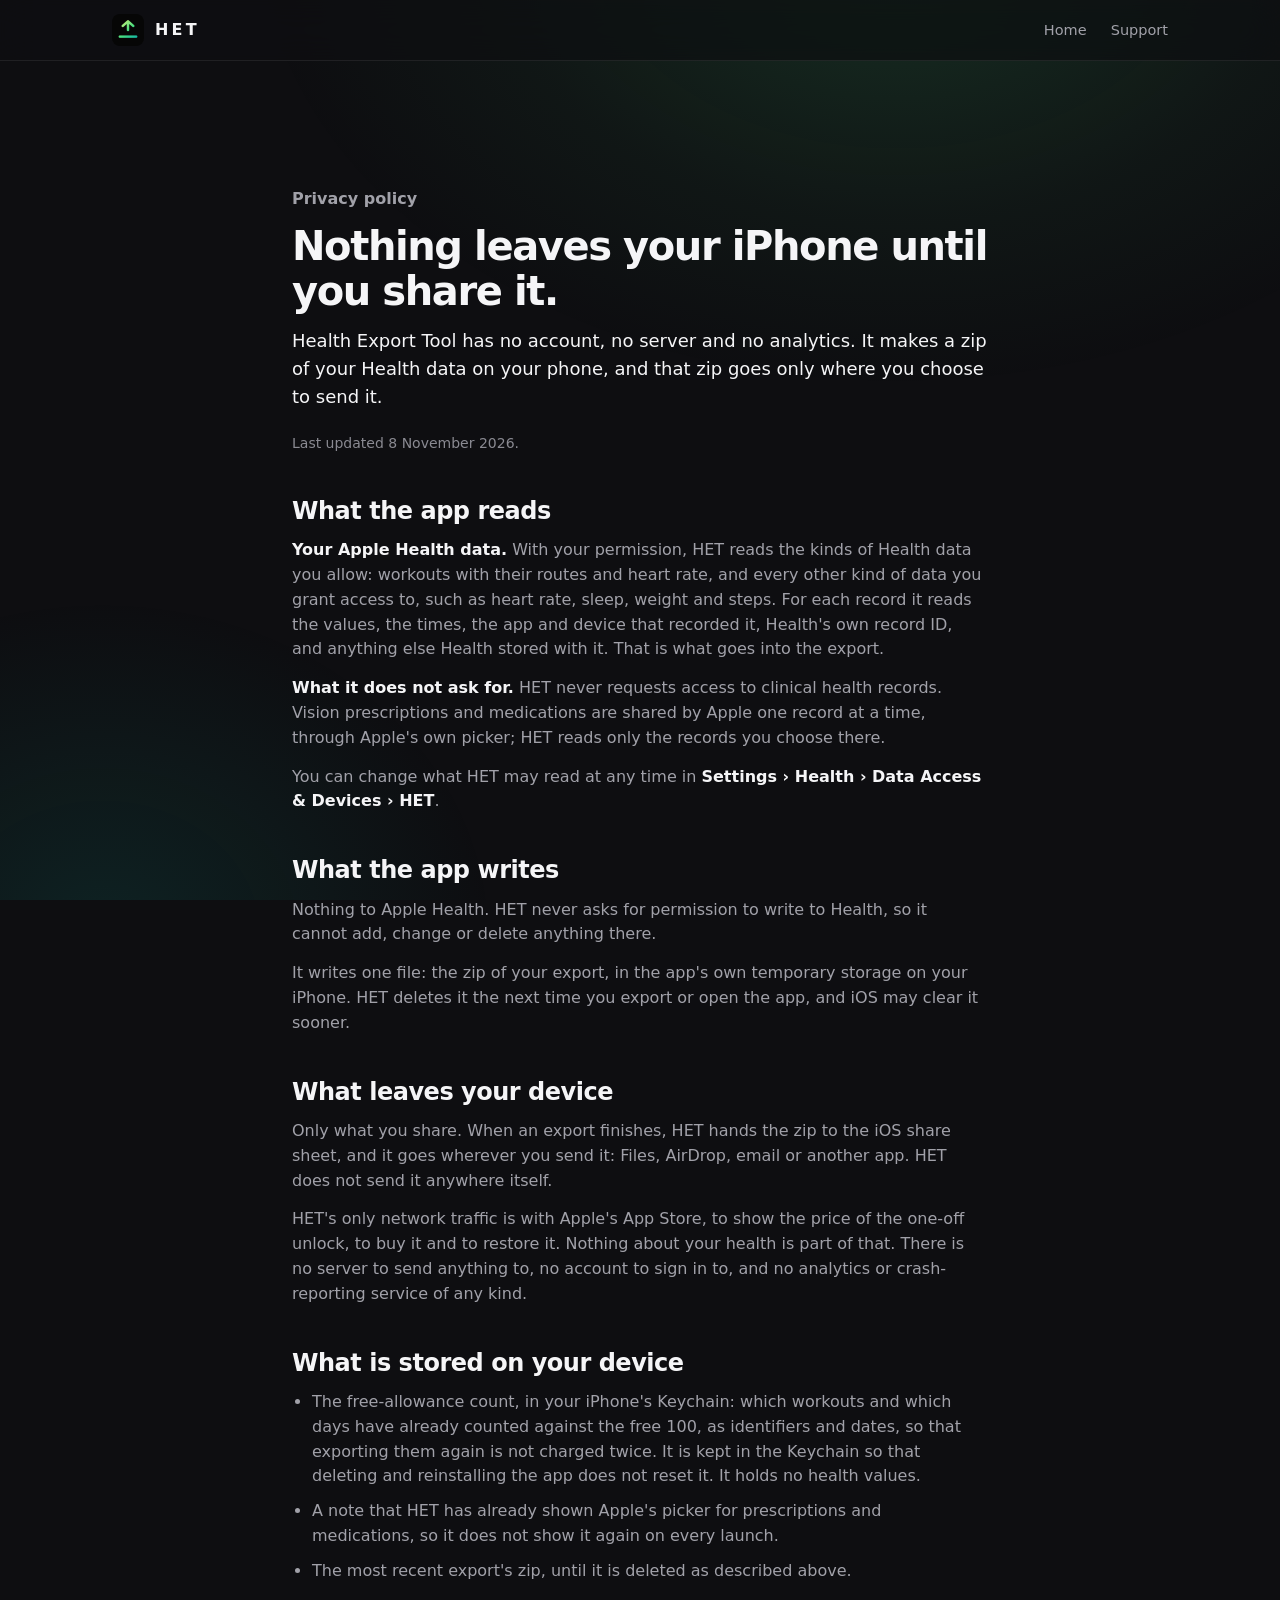
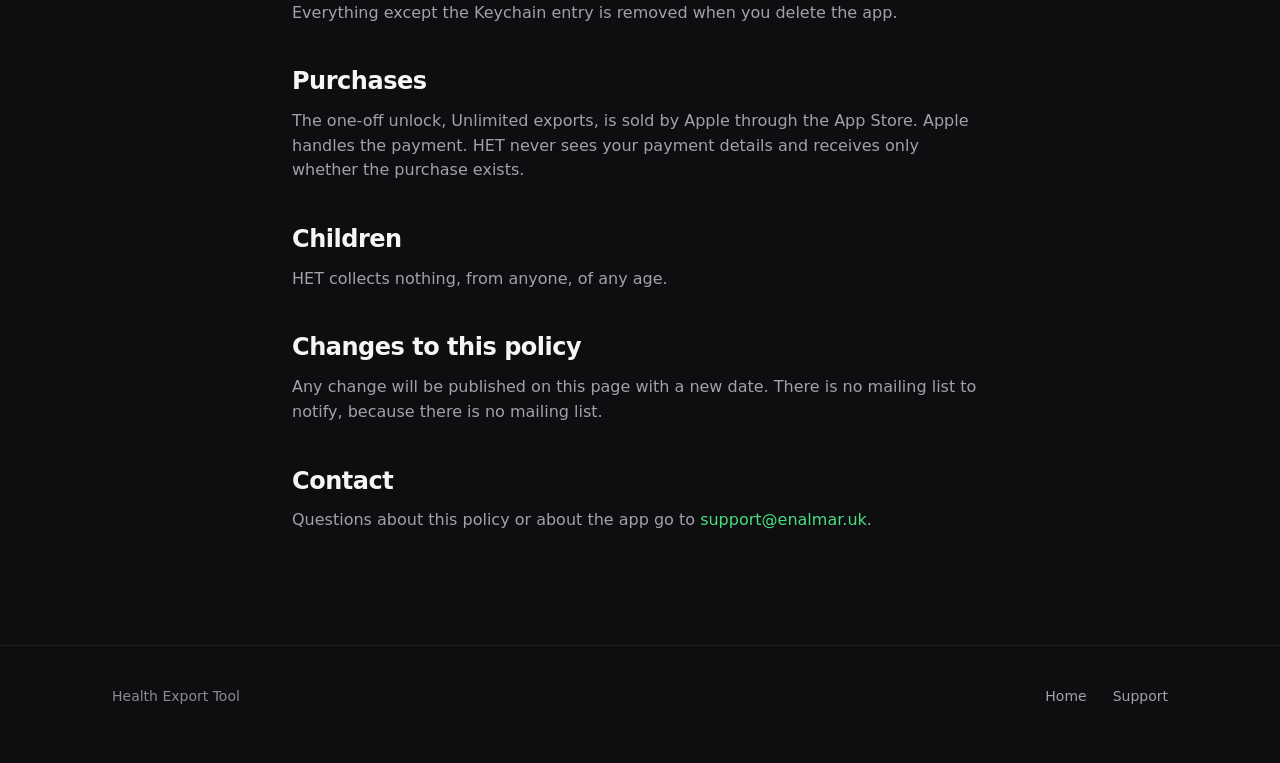
==== privacy/index.html @ f3167491 "The Health Export Tool site A static sibling of hit-site for HET: the same structure, phone frame, r" ====
<!doctype html>
<html lang="en-GB">
<head>
<meta charset="utf-8">
<meta name="viewport" content="width=device-width,initial-scale=1">
<title>Privacy policy · Health Export Tool</title>
<meta name="description" content="Health Export Tool has no account, no server and no analytics. It reads Apple Health with your permission, never writes to it, and the zip it makes goes only where you share it.">
<link rel="canonical" href="https://het.enalmar.uk/privacy/">
<meta name="color-scheme" content="dark">
<meta name="theme-color" content="#0E0E11">
<link rel="icon" href="../assets/favicon-32.png" sizes="32x32">
<link rel="apple-touch-icon" href="../assets/apple-touch-icon.png">
<link rel="stylesheet" href="../assets/site.css">
</head>
<body>

<header class="site">
  <div class="wrap">
    <div class="bar">
      <a class="brand" href="../" style="color:inherit">
        <img src="../assets/icon-1024.png" alt="" width="36" height="36">
        <span>HET</span>
      </a>
      <nav><a href="../">Home</a><a href="../support/">Support</a></nav>
    </div>
  </div>
</header>

<section class="prose">
  <div class="wrap narrow">
    <p class="eyebrow">Privacy policy</p>
    <h1 style="font-size:clamp(28px,4.4vw,40px);font-weight:700">Nothing leaves your iPhone until you share it.</h1>
    <p class="lead">Health Export Tool has no account, no server and no analytics. It makes a
      zip of your Health data on your phone, and that zip goes only where you choose to send
      it.</p>
    <p style="color:var(--text-3);font-size:14px;margin-top:22px">Last updated 8 November 2026.</p>

    <h2>What the app reads</h2>
    <p><strong>Your Apple Health data.</strong> With your permission, HET reads the kinds of
      Health data you allow: workouts with their routes and heart rate, and every other kind of
      data you grant access to, such as heart rate, sleep, weight and steps. For each record it
      reads the values, the times, the app and device that recorded it, Health's own record ID,
      and anything else Health stored with it. That is what goes into the export.</p>
    <p><strong>What it does not ask for.</strong> HET never requests access to clinical health
      records. Vision prescriptions and medications are shared by Apple one record at a time,
      through Apple's own picker; HET reads only the records you choose there.</p>
    <p>You can change what HET may read at any time in
      <strong>Settings &rsaquo; Health &rsaquo; Data Access &amp; Devices &rsaquo; HET</strong>.</p>

    <h2>What the app writes</h2>
    <p>Nothing to Apple Health. HET never asks for permission to write to Health, so it cannot
      add, change or delete anything there.</p>
    <p>It writes one file: the zip of your export, in the app's own temporary storage on your
      iPhone. HET deletes it the next time you export or open the app, and iOS may clear it
      sooner.</p>

    <h2>What leaves your device</h2>
    <p>Only what you share. When an export finishes, HET hands the zip to the iOS share sheet,
      and it goes wherever you send it: Files, AirDrop, email or another app. HET does not send
      it anywhere itself.</p>
    <p>HET's only network traffic is with Apple's App Store, to show the price of the one-off
      unlock, to buy it and to restore it. Nothing about your health is part of that. There is
      no server to send anything to, no account to sign in to, and no analytics or
      crash-reporting service of any kind.</p>

    <h2>What is stored on your device</h2>
    <ul>
      <li>The free-allowance count, in your iPhone's Keychain: which workouts and which days
        have already counted against the free 100, as identifiers and dates, so that exporting
        them again is not charged twice. It is kept in the Keychain so that deleting and
        reinstalling the app does not reset it. It holds no health values.</li>
      <li>A note that HET has already shown Apple's picker for prescriptions and medications,
        so it does not show it again on every launch.</li>
      <li>The most recent export's zip, until it is deleted as described above.</li>
    </ul>
    <p>Everything except the Keychain entry is removed when you delete the app.</p>

    <h2>Purchases</h2>
    <p>The one-off unlock, Unlimited exports, is sold by Apple through the App Store. Apple
      handles the payment. HET never sees your payment details and receives only whether the
      purchase exists.</p>

    <h2>Children</h2>
    <p>HET collects nothing, from anyone, of any age.</p>

    <h2>Changes to this policy</h2>
    <p>Any change will be published on this page with a new date. There is no mailing list to
      notify, because there is no mailing list.</p>

    <h2>Contact</h2>
    <p>Questions about this policy or about the app go to
      <a href="mailto:support@enalmar.uk">support@enalmar.uk</a>.</p>
  </div>
</section>

<footer>
  <div class="wrap">
    <div class="row">
      <span>Health Export Tool</span>
      <span class="spacer"></span>
      <a href="../">Home</a>
      <a href="../support/">Support</a>
    </div>
  </div>
</footer>

</body>
</html>
---- assets/site.css ----
/* Health Export Tool site styles.
   HIT's site, re-tinted. The layout, type scale and spacing are shared with
   the sibling site; the colours are HET's own: the accent from the app's
   AccentColor (#1E9A55 light, #4ADE80 dark) and the icon's gradient,
   #D4F57A to #4ADE80 to #14B8A6 on near-black. The page is dark only, so
   the dark accent is the one that carries text. */
:root{
  --ground:#0E0E11; --card:#16161A; --raised:#202026; --line:rgba(255,255,255,.08);
  --line-2:rgba(255,255,255,.14);
  --text:#F5F5F7; --text-2:#A1A1A9; --text-3:#8A8A92;
  --signal:#4ADE80; --lime:#D4F57A; --teal:#14B8A6; --deep:#1E9A55; --warn:#F5B942;
  --on-signal:#05210F;
  --strava:#FC4C02;
  --gutter:clamp(16px,5vw,32px); --radius:20px;
  --sans:-apple-system,BlinkMacSystemFont,"SF Pro Text","Segoe UI",system-ui,sans-serif;
  --display:-apple-system,BlinkMacSystemFont,"SF Pro Display","Segoe UI",system-ui,sans-serif;
  --mono:ui-monospace,"SF Mono",SFMono-Regular,Menlo,Consolas,monospace;
  /* One overlay scale for the whole site. */
  --z-header:10;
}
*{box-sizing:border-box}
html{-webkit-text-size-adjust:100%;scroll-behavior:smooth;scroll-padding-top:72px}
@media(prefers-reduced-motion:reduce){html{scroll-behavior:auto}}
body{
  margin:0;background:var(--ground);color:var(--text);font-family:var(--sans);
  font-size:17px;line-height:1.55;-webkit-font-smoothing:antialiased;overflow-x:hidden;
}
/* The green lift at the top and a teal counterweight at the foot: the two
   ends of the icon's gradient. Fixed, so a long scroll keeps its centre of
   gravity. */
body::before,body::after{content:"";position:fixed;inset:0;pointer-events:none;z-index:0}
body::before{background:radial-gradient(900px 640px at 70% -8%,rgba(74,222,128,.17),rgba(74,222,128,.045) 45%,transparent 72%)}
body::after{background:radial-gradient(560px 480px at 8% 104%,rgba(20,184,166,.12),transparent 70%)}
.wrap{position:relative;z-index:1;max-width:1120px;margin:0 auto;padding:0 var(--gutter)}
.wrap.wide{max-width:1240px}
.narrow{max-width:760px}
a{color:var(--signal);text-decoration:none}
a:hover{text-decoration:underline;text-underline-offset:3px}
a:focus-visible{outline:2px solid var(--signal);outline-offset:3px;border-radius:6px}
img{max-width:100%;height:auto;display:block}
h1,h2,h3{line-height:1.12;letter-spacing:-.02em;margin:0;font-family:var(--display)}
p{margin:0}
figure{margin:0}
code{font-family:var(--mono)}
.num{font-variant-numeric:tabular-nums}
/* Kept for the privacy and support pages, which still label their one heading. */
.eyebrow{font-size:13px;font-weight:600;color:var(--text-3);margin:0 0 12px}

/* ───────────────────────────── Header ───────────────────────────── */
header.site{position:sticky;top:0;z-index:var(--z-header);
  background:rgba(14,14,17,.72);border-bottom:1px solid var(--line);
  -webkit-backdrop-filter:saturate(1.6) blur(18px);backdrop-filter:saturate(1.6) blur(18px)}
@supports not ((backdrop-filter:blur(1px)) or (-webkit-backdrop-filter:blur(1px))){
  header.site{background:rgba(14,14,17,.96)}}
.bar{display:flex;align-items:center;gap:16px;height:60px}
.brand{display:flex;align-items:center;gap:11px;color:var(--text)}
.brand:hover{text-decoration:none}
.brand img{width:32px;height:32px;border-radius:8px}
.brand span{font-size:16px;font-weight:700;letter-spacing:.2em}
.bar nav{margin-left:auto;display:flex;gap:24px;font-size:14.5px}
.bar nav a{color:var(--text-2);transition:color 150ms ease}
.bar nav a:hover{color:var(--text);text-decoration:none}
/* Before launch the header carries a quiet pill instead of the badge. */
.soon-mini{display:inline-flex;align-items:center;gap:8px;padding:7px 14px;
  border:1px solid var(--line-2);border-radius:999px;background:var(--card);
  font-size:13px;font-weight:600;color:var(--text);white-space:nowrap}
.soon-mini .dot,.soon .dot{width:7px;height:7px;border-radius:50%;background:var(--signal);flex:none}
@media(max-width:820px){.bar nav{display:none}.soon-mini{margin-left:auto}}

/* ───────────────────────────── Devices ──────────────────────────── */
/* Every screen capture on the site sits in this frame, exactly as on the HIT
   site. The capture is a native iPhone screen; the frame adds a titanium
   edge, the bezel, the Dynamic Island and the side buttons, all sized
   relative to the phone's width so one rule works at every size. Simulator
   captures only sometimes include the island, so it is always drawn.
   The bezel is the screen's margin, not the frame's padding: a percentage
   margin on the screen is a share of the phone's own width, where padding
   on the frame would be a share of whatever the phone sits in. */
.device{display:flow-root;position:relative;isolation:isolate;padding:0;
  border-radius:15.8% / 7.3%;
  background:linear-gradient(#3A3A40,#26262B);
  box-shadow:
    inset 0 0 0 1px rgba(255,255,255,.16),
    inset 0 0 0 3.5px #0A0A0B,
    0 2px 4px rgba(0,0,0,.25),
    0 22px 44px -16px rgba(0,0,0,.6),
    0 60px 100px -40px rgba(0,0,0,.55)}
.device .screen{position:relative;overflow:hidden;background:#000;margin:3.6%;
  border-radius:12.6% / 5.8%;aspect-ratio:1206/2622}
.device .screen img{width:100%;height:100%;object-fit:cover}
/* Dynamic Island: 126 x 37 points on a 402-point screen, 11 points down. */
.device .screen::after{content:"";position:absolute;z-index:1;left:50%;top:1.2%;
  width:31.3%;aspect-ratio:126/37;transform:translateX(-50%);
  background:#000;border-radius:999px}
/* Action button and volume on the left, side button on the right. */
.device::before,.device::after{content:"";position:absolute;z-index:-1;width:1.4%;
  background:#2C2C31;border-radius:2px}
.device::before{left:-1.1%;top:17%;height:24.5%;background:linear-gradient(
  #2C2C31 0 18.4%,transparent 18.4% 32.7%,#2C2C31 32.7% 63.3%,
  transparent 63.3% 69.4%,#2C2C31 69.4%)}
.device::after{right:-1.1%;top:27%;height:11%}

/* ───────────────────────────── Hero ─────────────────────────────── */
.hero{padding:clamp(40px,8vw,96px) 0 clamp(36px,6vw,64px)}
.hero-grid{display:grid;grid-template-columns:1fr;gap:clamp(40px,6vw,64px);align-items:center}
@media(min-width:920px){.hero-grid{grid-template-columns:1fr 1fr}}
.hero h1{font-size:clamp(42px,7.2vw,80px);font-weight:700;letter-spacing:-.04em;
  line-height:1.02;max-width:11ch;text-wrap:balance}
.hero .lede{margin-top:24px;font-size:clamp(17px,2vw,20px);line-height:1.5;
  color:var(--text-2);max-width:44ch}
.cta-row{display:flex;flex-wrap:wrap;align-items:center;gap:16px 22px;margin-top:32px}
.price-line{color:var(--text-3);font-size:14px;line-height:1.45}

/* Apple's badge, before there is anything for it to link to: shown, not
   linked, with the plain words underneath so nobody taps it expecting a
   listing. On approval the whole block is swapped for the staged link. */
.soon{display:inline-grid;justify-items:start;gap:9px;margin:0}
.soon img{height:54px;width:auto;opacity:.55}
.soon span{display:inline-flex;align-items:center;gap:8px;font-size:13.5px;font-weight:600;
  color:var(--text)}
.store{display:inline-block;border-radius:12px;transition:transform 150ms ease}
.store img{height:54px;width:auto}
.store:hover{text-decoration:none}
.store:active{transform:translateY(1px)}
.store:focus-visible{outline:2px solid var(--text);outline-offset:3px}

/* Two phones: HET's first screen in front, the unzipped export in Files
   behind it. */
.hero-devices{position:relative;width:min(100%,360px);margin:0 auto;
  aspect-ratio:460/600}
@media(min-width:920px){.hero-devices{width:min(100%,520px)}}
.hero-devices .device{position:absolute;width:58%}
.hero-devices .front{left:4%;top:4%;z-index:2}
.hero-devices .back{right:0;top:0;width:52%;transform:rotate(5deg) translateY(10%);
  opacity:.92;filter:saturate(.9)}

.sources{margin-top:clamp(40px,6vw,72px);padding-top:28px;border-top:1px solid var(--line);
  display:flex;flex-wrap:wrap;align-items:center;gap:14px 32px}
.sources > p{color:var(--text-3);font-size:14px}
.logo-row{list-style:none;margin:0;padding:0;display:flex;flex-wrap:wrap;align-items:center;
  gap:18px 34px}
.logo-row li{display:flex;align-items:center;color:#C9C9CF}
.logo{display:block;width:auto;fill:currentColor;opacity:.85}
.logo.strava{height:26px;color:var(--strava);opacity:1}
.logo.garmin{height:24px}
/* Names without a logo in the set are set as words, at the logos' weight. */
.logo-row .word{font-family:var(--display);font-size:19px;font-weight:700;letter-spacing:-.01em;
  color:#C9C9CF}
.logo-row .files{color:var(--text-3);font-size:14px}

/* ───────────────────────────── Sections ─────────────────────────── */
section{padding:clamp(56px,9vw,112px) 0;position:relative;z-index:1}
section h2{font-size:clamp(30px,4.4vw,48px);font-weight:700;letter-spacing:-.035em;
  line-height:1.06;max-width:18ch;text-wrap:balance}
p.intro{margin-top:18px;color:var(--text-2);max-width:58ch;font-size:clamp(16px,1.6vw,18px)}

/* ───────────────────────────── The zip ──────────────────────────── */
.zip-section{border-top:1px solid var(--line)}
.split{display:grid;gap:40px;grid-template-columns:1fr}
@media(min-width:900px){.split{grid-template-columns:.95fr 1.05fr;gap:72px;align-items:start}
  .split-lead{position:sticky;top:110px}}
.cases{margin:32px 0 0;display:grid;gap:0;border-top:1px solid var(--line)}
.cases > div{padding:22px 0;border-bottom:1px solid var(--line)}
.cases dt{font-family:var(--display);font-size:19px;font-weight:650;letter-spacing:-.01em}
.cases dt code{font-family:var(--mono);font-size:.86em;font-weight:600;color:var(--signal)}
.cases dd{margin:8px 0 0;color:var(--text-2);font-size:15.5px;max-width:52ch}
.cases dd code{background:var(--raised);border-radius:5px;padding:1px 6px;font-size:.88em}

/* The export's layout as a file tree. Real folder and file names, from the
   app's own catalogue. Folders and files are drawn in CSS: a tab and a body
   for a folder, a page with a turned corner for a file. */
.zipview{background:var(--card);border:1px solid var(--line);border-radius:var(--radius);
  padding:clamp(18px,3vw,28px);font-family:var(--mono);font-size:13.5px;line-height:1.5;
  min-width:0}
.zip-head{display:flex;align-items:center;gap:12px;padding-bottom:16px;margin-bottom:6px;
  border-bottom:1px solid var(--line);font-weight:600;color:var(--text);overflow-wrap:anywhere}
.zip{width:22px;height:28px;border-radius:4px;flex:none;position:relative;
  background:linear-gradient(160deg,var(--lime),var(--signal) 55%,var(--teal))}
.zip::before{content:"";position:absolute;left:50%;top:3px;bottom:10px;width:4px;
  transform:translateX(-50%);
  background:repeating-linear-gradient(#0E0E11 0 2px,transparent 2px 4px)}
.zip::after{content:"";position:absolute;left:50%;bottom:5px;width:8px;height:5px;
  transform:translateX(-50%);border-radius:1px;background:#0E0E11}
.tree,.tree ul{list-style:none;margin:0;padding:0}
.tree ul{margin-left:8px;padding-left:16px;border-left:1px solid var(--line-2)}
.tree li{position:relative;padding:3px 0;color:var(--text-2);overflow-wrap:anywhere}
.tree ul > li::before{content:"";position:absolute;left:-16px;top:14px;width:10px;
  border-top:1px solid var(--line-2)}
.tree .name{display:inline-flex;align-items:flex-start;gap:9px}
.tree .dir > .name{color:var(--text);font-weight:600}
/* Folder: body, with the tab drawn as a shadow-free pseudo on top-left. */
.tree .dir > .name::before{content:"";flex:none;width:17px;height:12px;margin-top:4px;
  border-radius:2px 3px 3px 3px;background:var(--deep);
  box-shadow:inset 0 2px 0 rgba(255,255,255,.12)}
.tree .dir.lit > .name::before{background:var(--signal)}
/* File: a page with a corner. */
.tree .file > .name::before{content:"";flex:none;width:11px;height:14px;margin:3px 3px 0;
  border-radius:2px;background:var(--raised);box-shadow:inset 0 0 0 1px var(--line-2);
  clip-path:polygon(0 0,65% 0,100% 30%,100% 100%,0 100%)}
.tree .fit > .name::before{background:var(--signal);box-shadow:none}
.tree .csv > .name::before{background:var(--teal);box-shadow:none}
.tree .json > .name::before{background:var(--lime);box-shadow:none}
.tree .more{color:var(--text-3);font-family:var(--sans);font-size:13px;font-style:italic;
  padding-left:2px}
.tree .note{color:var(--text-3);font-family:var(--sans);font-size:12.5px;margin-left:6px}
/* The quieter folders: a column of names on a phone, two on a wide screen. */
@media(min-width:560px){
  .tree .kinds{display:grid;grid-template-columns:1fr 1fr;column-gap:20px}
  .tree .kinds > li.wide{grid-column:1 / -1}
  /* Only the first column hangs off the line; the second sits beside it. */
  .tree .kinds > li:nth-child(even)::before{display:none}
}

/* ───────────────────────────── Flow ─────────────────────────────── */
.flow-section{border-top:1px solid var(--line)}
.flow{list-style:none;margin:clamp(40px,6vw,64px) 0 0;padding:0;display:grid;gap:56px;
  grid-template-columns:1fr}
.stage{display:grid;gap:28px;align-content:start}
.visual{display:grid;place-items:center;min-height:0;order:2}
.visual .device.sm{width:min(62%,240px)}
.stage-text{position:relative;max-width:36ch}
.stage h3{font-size:20px;font-weight:650;margin-top:14px}
.stage p{margin-top:8px;color:var(--text-2);font-size:15.5px}
.n{display:inline-grid;place-items:center;width:34px;height:34px;border-radius:50%;
  background:var(--raised);border:1px solid var(--line-2);color:var(--text);
  font-size:15px;font-weight:700;font-variant-numeric:tabular-nums;position:relative;z-index:1;
  transition:background-color 300ms ease-out,border-color 300ms ease-out,color 300ms ease-out}

@media(min-width:1000px){
  .flow{grid-template-columns:repeat(4,1fr);gap:0 28px;position:relative}
  .stage{grid-template-rows:440px auto;gap:32px}
  .visual{align-items:end;order:0}
  .visual .device.sm{width:min(86%,204px)}
  /* The track runs through the four numbers. It fills once, left to right. */
  .flow::before,.flow::after{content:"";position:absolute;left:17px;right:calc(25% - 17px);
    top:calc(440px + 32px + 17px);height:2px;border-radius:2px}
  .flow::before{background:var(--line-2)}
  .flow::after{background:linear-gradient(90deg,var(--lime),var(--signal) 55%,var(--teal));
    transform-origin:left center}
}

/* The browser window in step 4: a generic upload page on a computer, not any
   one service's. Light, like the desktop it happens on, so it reads as a
   different place from the phones before it. */
.browser{width:100%;max-width:300px;border-radius:12px;overflow:hidden;
  background:#F4F4F6;color:#1C1C1F;text-align:left;
  box-shadow:inset 0 0 0 1px rgba(255,255,255,.4),0 2px 4px rgba(0,0,0,.25),
    0 22px 44px -16px rgba(0,0,0,.6)}
.browser-bar{display:flex;align-items:center;gap:6px;height:34px;padding:0 12px;
  background:#E3E3E7;border-bottom:1px solid #D2D2D7}
.browser-bar i{width:10px;height:10px;border-radius:50%;background:#FF5F57}
.browser-bar i:nth-child(2){background:#FEBC2E}
.browser-bar i:nth-child(3){background:#28C840}
.browser-bar span{flex:1;margin-left:10px;height:20px;border-radius:6px;background:#F4F4F6;
  font-size:11px;line-height:20px;text-align:center;color:#6E6E76}
.browser-body{padding:14px;display:grid;gap:8px}
.drop{display:grid;gap:7px;padding:12px;border-radius:10px;border:1.5px dashed #B9B9C0;
  background:#fff}
.drop-title{font-size:11.5px;font-weight:600;color:#6E6E76;text-align:center;padding-bottom:2px}
.src{display:flex;align-items:center;gap:10px;padding:7px 9px;border-radius:8px;
  background:#F4F4F6;font-family:var(--mono);font-size:11px;color:#1C1C1F;min-width:0}
.src span:last-child{overflow:hidden;text-overflow:ellipsis;white-space:nowrap}
.file-tile{flex:none;display:inline-grid;place-items:center;width:30px;height:22px;
  border-radius:5px;background:var(--deep);color:#fff;font-family:var(--sans);font-size:9.5px;
  font-weight:800;letter-spacing:.03em}
.dest{display:flex;flex-wrap:wrap;gap:6px;margin-top:6px;padding:10px;border-radius:10px;
  background:#1C1C1F;color:#F5F5F7;font-size:11.5px;font-weight:600}
.dest span{padding:3px 8px;border-radius:999px;background:rgba(255,255,255,.1)}

/* ───────────────────────────── Closer look ──────────────────────── */
.closer{padding-top:clamp(40px,6vw,72px)}
.band{display:grid;gap:clamp(28px,5vw,72px);align-items:center;grid-template-columns:1fr;
  margin-top:clamp(40px,6vw,80px)}
.band .device{width:min(72%,290px);margin:0 auto}
@media(min-width:860px){
  .band{grid-template-columns:1fr 1fr}
  .band .device{margin:0 0 0 auto;margin-right:clamp(0px,4vw,48px)}
  .band.flip .device{order:2;margin:0 auto 0 clamp(0px,4vw,48px)}
  .band.flip .band-text{justify-self:end}
}
.band h3{font-size:clamp(22px,2.6vw,30px);font-weight:700;letter-spacing:-.025em;max-width:18ch}
.band p{margin-top:14px;color:var(--text-2);max-width:44ch}
.band-text{max-width:460px}

/* ───────────────────────────── Two uses ─────────────────────────── */
.uses{display:grid;gap:16px;margin-top:40px;grid-template-columns:1fr}
@media(min-width:900px){.uses{grid-template-columns:1fr 1fr}}
.use{background:var(--card);border:1px solid var(--line);border-radius:var(--radius);
  padding:clamp(24px,3.4vw,36px);display:flex;flex-direction:column}
.use .kicker{font-size:13px;font-weight:600;color:var(--signal);margin-bottom:10px}
.use h3{font-size:clamp(22px,2.4vw,27px);font-weight:700;letter-spacing:-.025em;max-width:20ch}
.use > p{margin-top:14px;color:var(--text-2);font-size:15.5px;max-width:52ch}
.use code{background:var(--raised);border-radius:5px;padding:1px 6px;font-size:.88em}
.use .more{margin-top:auto;padding-top:22px;font-size:15px;font-weight:600}
.use .tiles{display:flex;flex-wrap:wrap;gap:8px;margin-top:20px}
.use .tiles span{display:inline-flex;align-items:center;gap:8px;padding:6px 12px;border-radius:999px;
  background:var(--raised);border:1px solid var(--line);font-size:13.5px;color:var(--text)}
.use .tiles svg{height:14px;width:auto;fill:currentColor}
.use .tiles .strava svg{fill:var(--strava)}

/* ───────────────────────────── Limits ───────────────────────────── */
.limits-section{background:rgba(255,255,255,.015);border-block:1px solid var(--line)}
.limits{list-style:none;padding:0;margin:40px 0 0;display:grid;gap:16px;grid-template-columns:1fr}
@media(min-width:760px){.limits{grid-template-columns:repeat(2,1fr)}}
.limits li{padding:24px;border-radius:var(--radius);background:var(--card);
  border:1px solid var(--line)}
.limits h3{font-size:17px;font-weight:650}
.limits h3::before{content:"";display:block;width:18px;height:2px;border-radius:2px;
  background:var(--warn);margin-bottom:16px}
.limits p{margin-top:10px;color:var(--text-2);font-size:15px}

/* ───────────────────────────── Privacy + price ──────────────────── */
.pair-grid{display:grid;gap:16px;grid-template-columns:1fr}
@media(min-width:900px){.pair-grid{grid-template-columns:1fr 1fr}}
.panel{background:var(--card);border:1px solid var(--line);border-radius:28px;
  padding:clamp(28px,4vw,44px);display:flex;flex-direction:column}
.panel h2{font-size:clamp(28px,3.4vw,38px)}
.panel .intro{font-size:16px}
.facts{margin:32px 0 0;display:grid;gap:0;grid-template-columns:1fr}
.facts > div{display:flex;align-items:baseline;gap:16px;padding:14px 0;
  border-top:1px solid var(--line)}
.facts dt{font-family:var(--display);font-size:32px;font-weight:700;line-height:1;
  color:var(--signal);font-variant-numeric:tabular-nums;min-width:28px}
.facts dd{margin:0;color:var(--text-2);font-size:15px}
.panel .more{margin-top:auto;padding-top:24px;font-size:15px;font-weight:600}
.price h2{font-size:clamp(32px,4.2vw,48px)}
.price .soon{margin-top:auto;padding-top:28px}
.price .soon img{height:50px}

ul.plain{list-style:none;padding:0;margin:24px 0 0;display:grid;gap:12px;max-width:68ch}
ul.plain li{position:relative;padding-left:22px;color:var(--text-2);font-size:15px}
ul.plain li::before{content:"";position:absolute;left:2px;top:8px;width:8px;height:5px;
  border-left:2px solid var(--signal);border-bottom:2px solid var(--signal);transform:rotate(-45deg)}
ul.plain li strong{color:var(--text);font-weight:600}

/* ───────────────────────────── FAQ ──────────────────────────────── */
.faq-title{margin-bottom:28px}
details.faq{border-top:1px solid var(--line)}
details.faq:last-of-type{border-bottom:1px solid var(--line)}
details.faq summary{cursor:pointer;list-style:none;padding:20px 0;font-size:17px;
  font-weight:600;display:flex;justify-content:space-between;gap:18px;align-items:center;
  transition:color 150ms ease}
details.faq summary:hover{color:#fff}
details.faq summary::-webkit-details-marker{display:none}
details.faq summary:focus-visible{outline:2px solid var(--signal);outline-offset:4px;border-radius:6px}
details.faq summary::after{content:"";flex:none;width:9px;height:9px;margin-right:4px;
  border-right:2px solid var(--text-3);border-bottom:2px solid var(--text-3);
  transform:translateY(-3px) rotate(45deg);transition:transform 200ms ease-out}
details.faq[open] summary::after{transform:translateY(2px) rotate(225deg)}
details.faq p{padding:0 0 22px;color:var(--text-2);font-size:15.5px;max-width:64ch}
details.faq code{background:var(--raised);border-radius:5px;padding:1px 6px;font-size:.88em}

/* ───────────────────────────── Footer ───────────────────────────── */
footer{border-top:1px solid var(--line);padding:40px 0 56px;color:var(--text-3);font-size:14px;
  position:relative;z-index:1}
footer .row{display:flex;flex-wrap:wrap;gap:10px 26px;align-items:center}
footer .row a{color:var(--text-2)}
footer .spacer{flex:1 1 auto}
footer .legal{margin-top:18px;max-width:80ch;font-size:13px}

/* ───────────────────────────── Prose pages ──────────────────────── */
.prose h2{margin-top:44px;font-size:24px;letter-spacing:-.02em;max-width:none}
.prose h3{margin-top:28px;font-size:18px}
.prose p,.prose li{color:var(--text-2);font-size:16px}
.prose p{margin-top:14px;max-width:68ch}
.prose ul,.prose ol{margin-top:14px;padding-left:20px;display:grid;gap:10px;max-width:68ch}
.prose strong{color:var(--text);font-weight:600}
.prose code{background:var(--raised);border-radius:5px;padding:1px 6px;font-size:.88em}
.prose .lead{color:var(--text);font-size:18px}
.prose h1{font-size:clamp(34px,5vw,52px);letter-spacing:-.035em}

/* ───────────────────────────── Motion ───────────────────────────── */
/* Everything below is decoration and is switched off wholesale for anyone
   who has asked for less of it. */
@media(prefers-reduced-motion:no-preference){
  .fade{opacity:0;transform:translateY(10px);animation:settle .6s cubic-bezier(.2,.7,.3,1) forwards}
  .fade[data-delay="1"]{animation-delay:.12s}
  .fade[data-delay="2"]{animation-delay:.3s}
  @keyframes settle{to{opacity:1;transform:none}}

  /* Sections lift into place as they are scrolled to. The content is visible
     by default and the script opts *into* hiding it, by putting .js-reveal on
     <html> immediately before it starts observing, so the page reads fully
     with scripting off or broken. */
  .js-reveal .reveal{opacity:0;transform:translateY(18px);
    transition:opacity .6s cubic-bezier(.2,.7,.3,1),transform .6s cubic-bezier(.2,.7,.3,1)}
  .js-reveal .reveal.in{opacity:1;transform:none}
  .js-reveal .reveal[data-delay="1"]{transition-delay:.08s}
  .js-reveal .reveal[data-delay="2"]{transition-delay:.16s}

  /* The flow: the track fills left to right and each number lights as the
     fill reaches it. The one choreographed moment on the page. */
  @media(min-width:1000px){
    .js-reveal .flow::after{transform:scaleX(0);transition:transform 1.4s cubic-bezier(.45,0,.2,1) .35s}
    .js-reveal .flow.in::after{transform:scaleX(1)}
    .js-reveal .flow .stage .n{transition-delay:calc(.35s + var(--i) * .42s)}
  }
}
/* Lit numbers: always lit without the script, lit in sequence with it. */
.flow .stage:nth-child(1){--i:0}.flow .stage:nth-child(2){--i:1}
.flow .stage:nth-child(3){--i:2}.flow .stage:nth-child(4){--i:3}
.flow .n,.js-reveal .flow.in .n{background:var(--signal);border-color:var(--signal);color:var(--on-signal)}
.js-reveal .flow:not(.in) .n{background:var(--raised);border-color:var(--line-2);color:var(--text)}

/* ───────────────────────────── Pinned story ─────────────────────── */
/* Switched on by the script, wide screens only. The steps' own phones step
   aside and one pinned phone shows the active step's capture. */
.story-stage{display:none}
@media(min-width:900px){
  .story-on{display:grid;grid-template-columns:1fr 1fr;gap:clamp(40px,6vw,96px);
    margin-top:clamp(24px,4vw,48px)}
  .story-on .story-steps{padding:8vh 0 22vh}
  .story-on .band.reveal{display:flex;align-items:center;min-height:72vh;margin:0;
    opacity:.32;transform:none;transition:opacity 300ms ease-out}
  .story-on .band.reveal.active{opacity:1}
  .story-on .band > .device{display:none}
  .story-on .band-text{justify-self:auto}
  .story-on .story-stage{display:block;position:sticky;top:calc(50vh - min(34vh, 300px) + 30px);
    align-self:start;height:min(68vh,600px)}
  .story-on .story-stage .device{height:100%;width:auto;aspect-ratio:1/2.09;margin:0 auto}
  .story-on .story-stage img{position:absolute;inset:0;opacity:0;transition:opacity 250ms ease-out}
  .story-on .story-stage img.on{opacity:1}
  .story-on .story-stage img.top{z-index:1}
}
@media(prefers-reduced-motion:reduce){
  .story-on .band.reveal,.story-on .story-stage img{transition:none}
}
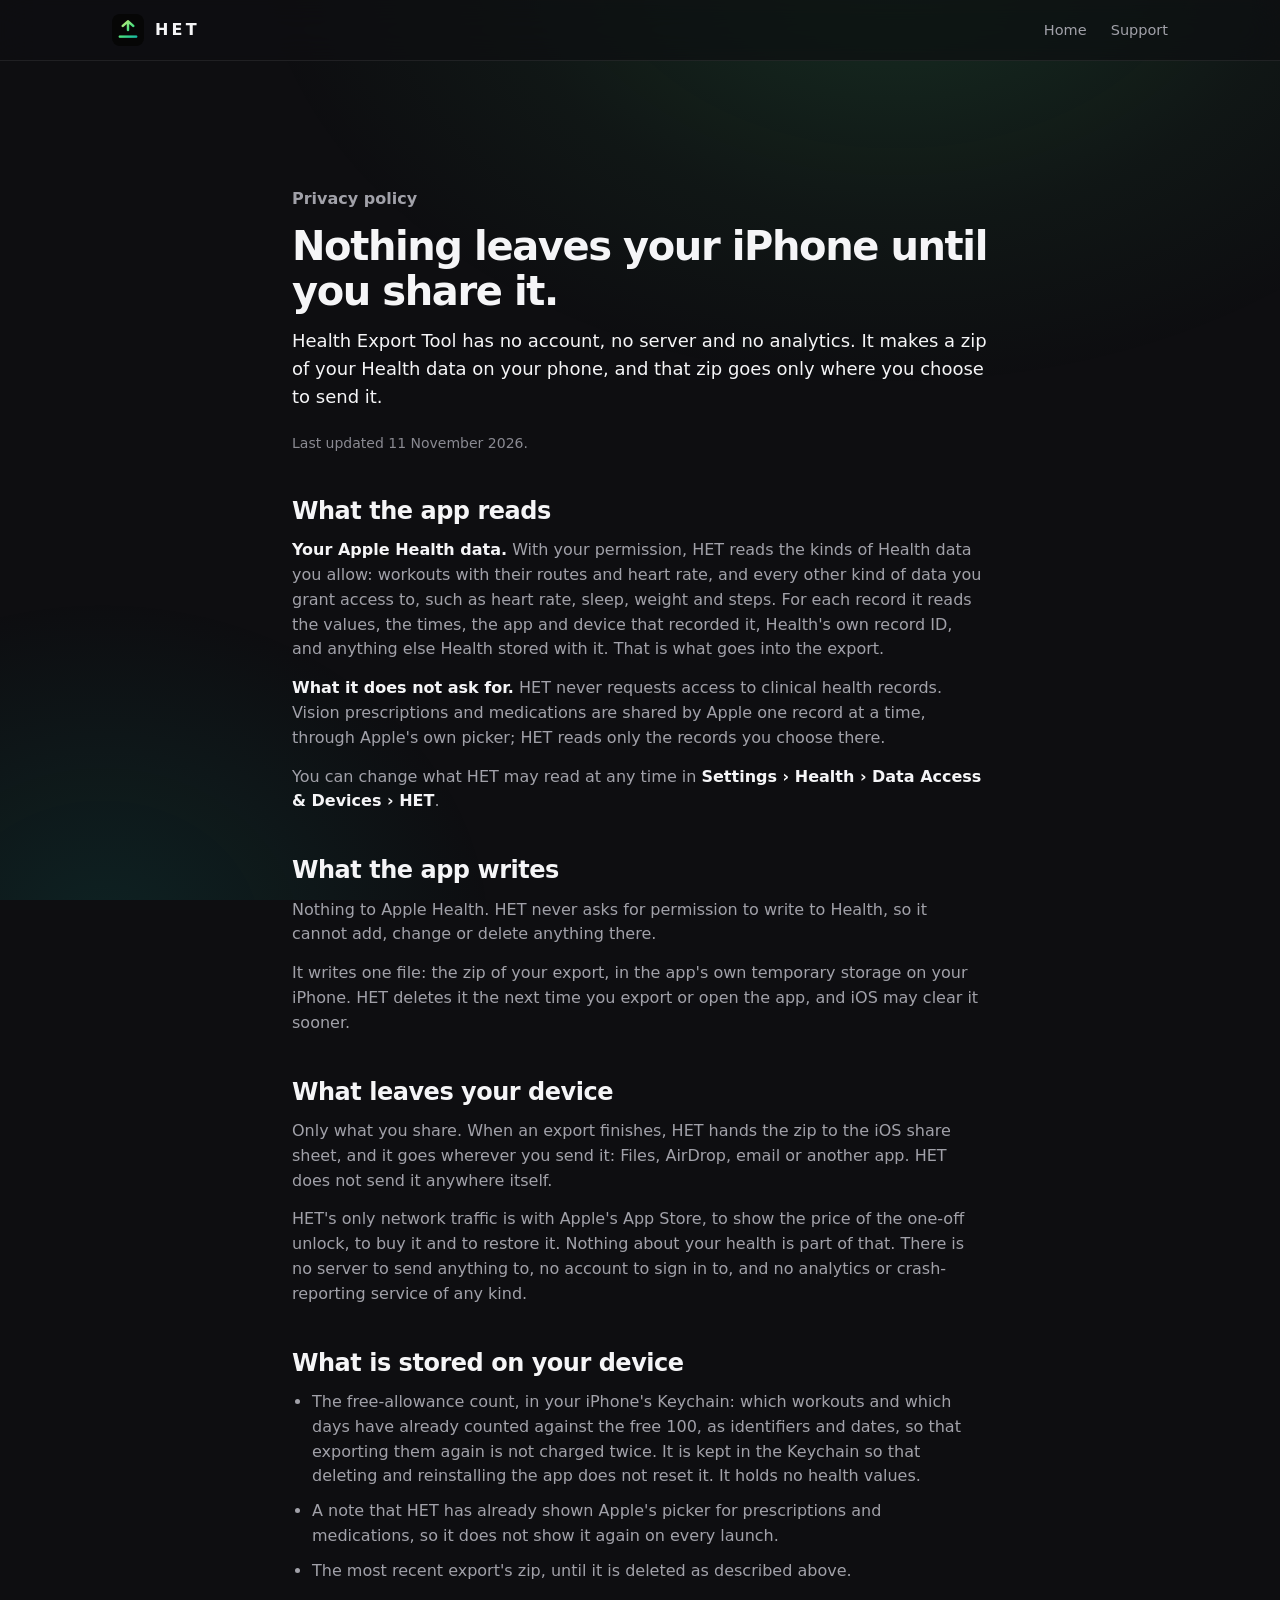
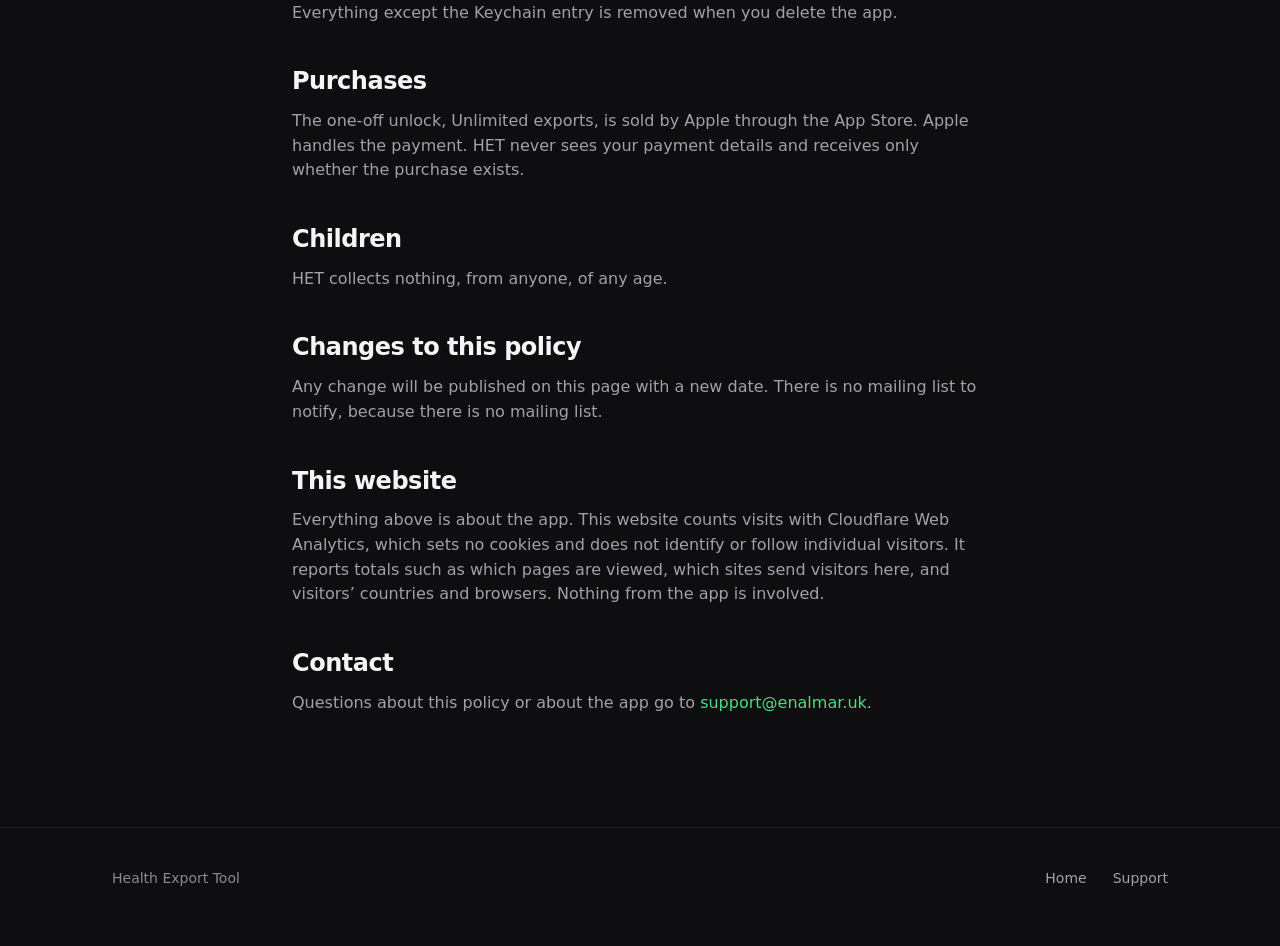
==== commit 9fd23a8a: "Add Cloudflare Web Analytics and disclose it in the privacy policy The app still collects nothing; t" ====
--- a/privacy/index.html
+++ b/privacy/index.html
@@ -33,7 +33,7 @@
     <p class="lead">Health Export Tool has no account, no server and no analytics. It makes a
       zip of your Health data on your phone, and that zip goes only where you choose to send
       it.</p>
-    <p style="color:var(--text-3);font-size:14px;margin-top:22px">Last updated 8 November 2026.</p>
+    <p style="color:var(--text-3);font-size:14px;margin-top:22px">Last updated 11 November 2026.</p>
 
     <h2>What the app reads</h2>
     <p><strong>Your Apple Health data.</strong> With your permission, HET reads the kinds of
@@ -87,6 +87,9 @@
     <p>Any change will be published on this page with a new date. There is no mailing list to
       notify, because there is no mailing list.</p>
 
+    <h2>This website</h2>
+    <p>Everything above is about the app. This website counts visits with Cloudflare Web Analytics, which sets no cookies and does not identify or follow individual visitors. It reports totals such as which pages are viewed, which sites send visitors here, and visitors’ countries and browsers. Nothing from the app is involved.</p>
+
     <h2>Contact</h2>
     <p>Questions about this policy or about the app go to
       <a href="mailto:support@enalmar.uk">support@enalmar.uk</a>.</p>
@@ -104,5 +107,6 @@
   </div>
 </footer>
 
+<!-- Cloudflare Web Analytics --><script type='module' src='https://static.cloudflareinsights.com/beacon.min.js' data-cf-beacon='{"token": "e138a4d67e66457a89bc457fbd894b08"}'></script><!-- End Cloudflare Web Analytics -->
 </body>
 </html>
--- a/assets/site.css
+++ b/assets/site.css
@@ -65,7 +65,11 @@
   border:1px solid var(--line-2);border-radius:999px;background:var(--card);
   font-size:13px;font-weight:600;color:var(--text);white-space:nowrap}
 .soon-mini .dot,.soon .dot{width:7px;height:7px;border-radius:50%;background:var(--signal);flex:none}
-@media(max-width:820px){.bar nav{display:none}.soon-mini{margin-left:auto}}
+@media(max-width:820px){.bar nav{display:none}.soon-mini,.store-mini{margin-left:auto}}
+.store-mini{display:block;border-radius:8px}
+.store-mini img{height:36px;width:auto}
+.store-mini:hover{text-decoration:none}
+.store-mini:focus-visible{outline:2px solid var(--text);outline-offset:3px}
 
 /* ───────────────────────────── Devices ──────────────────────────── */
 /* Every screen capture on the site sits in this frame, exactly as on the HIT
